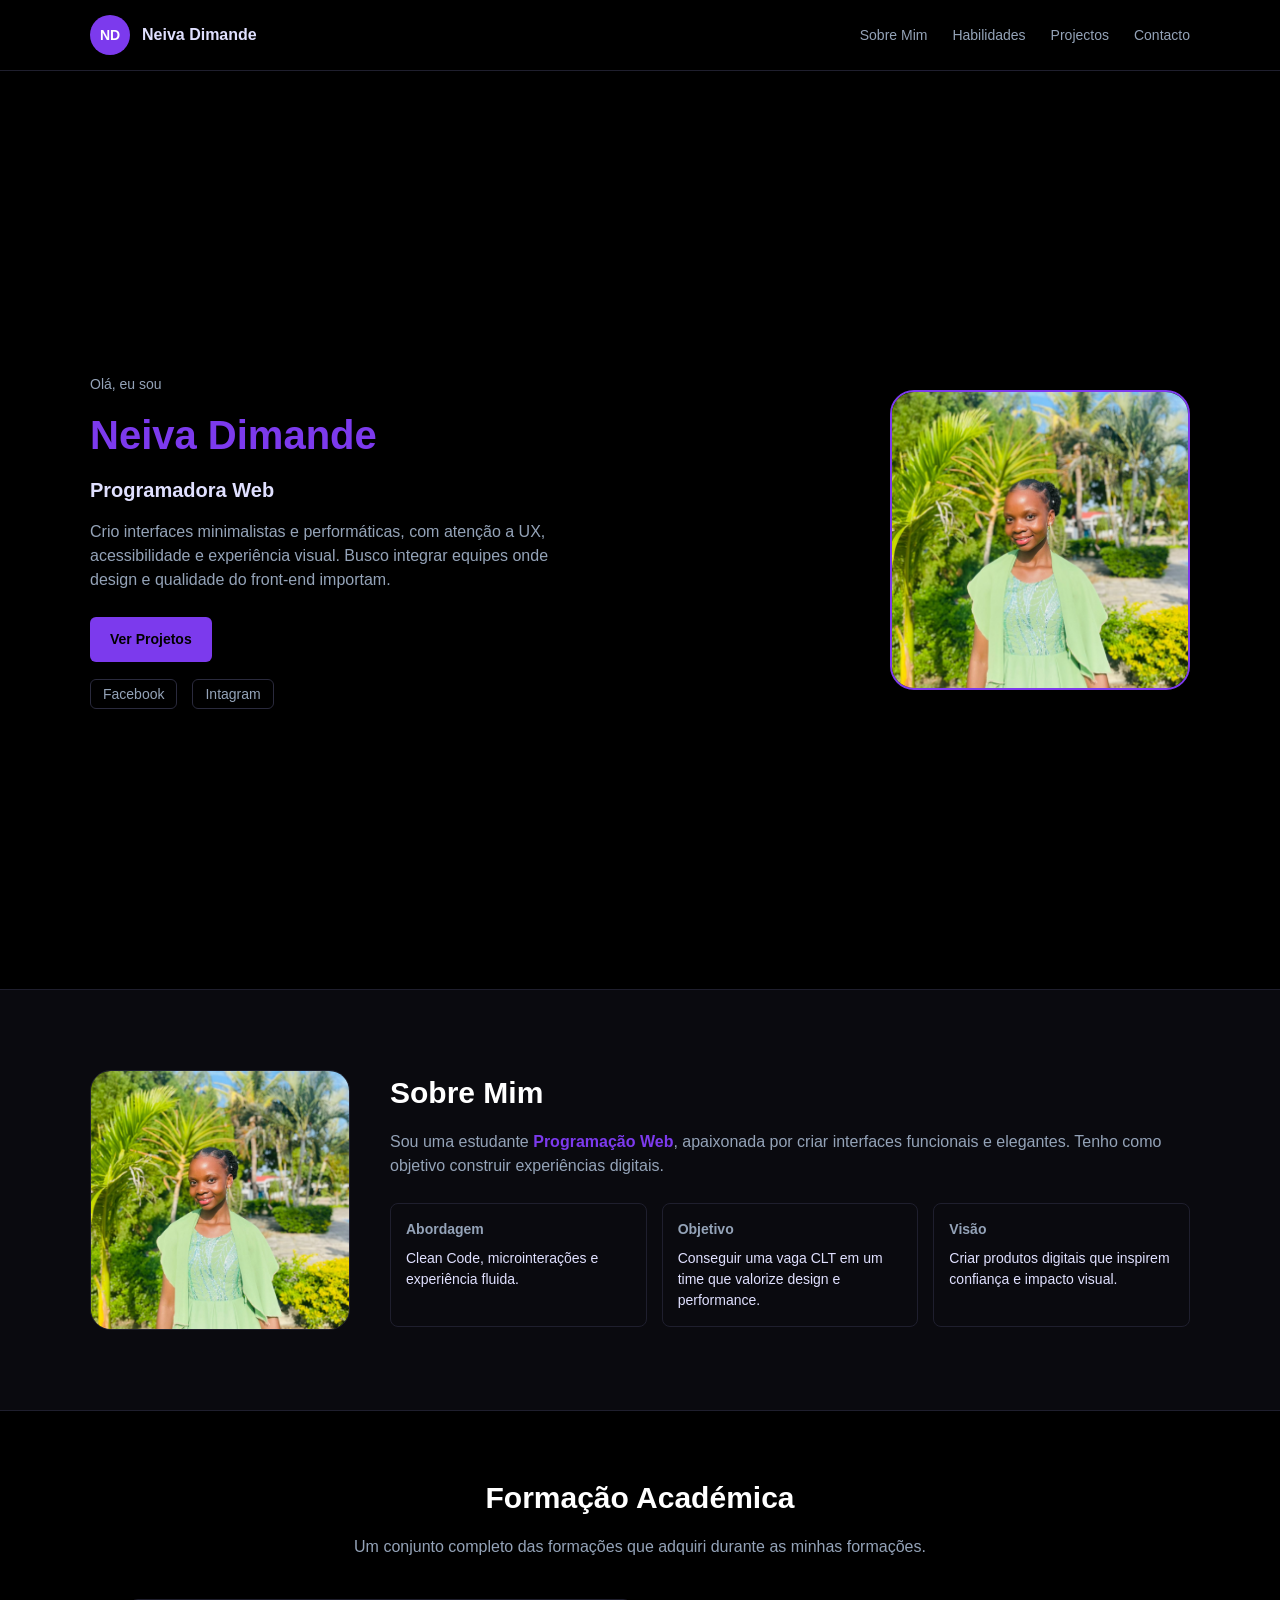
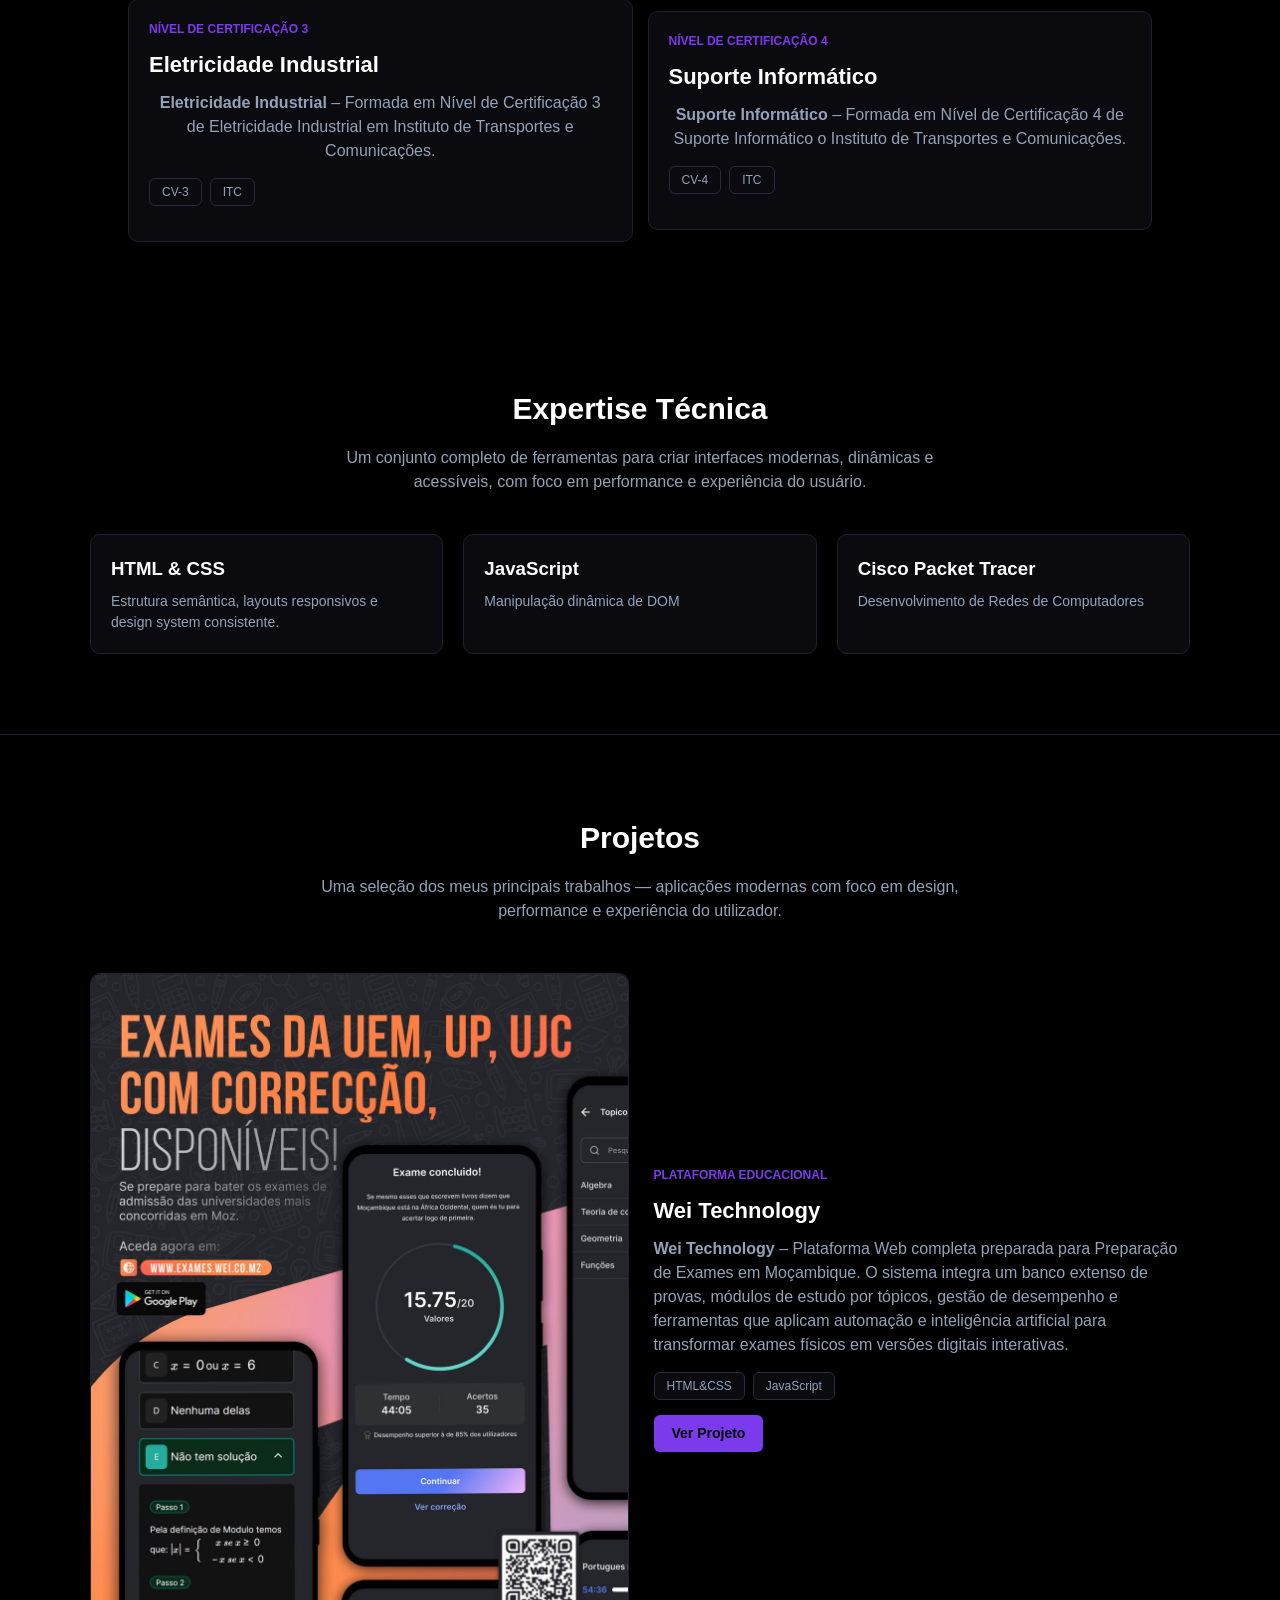
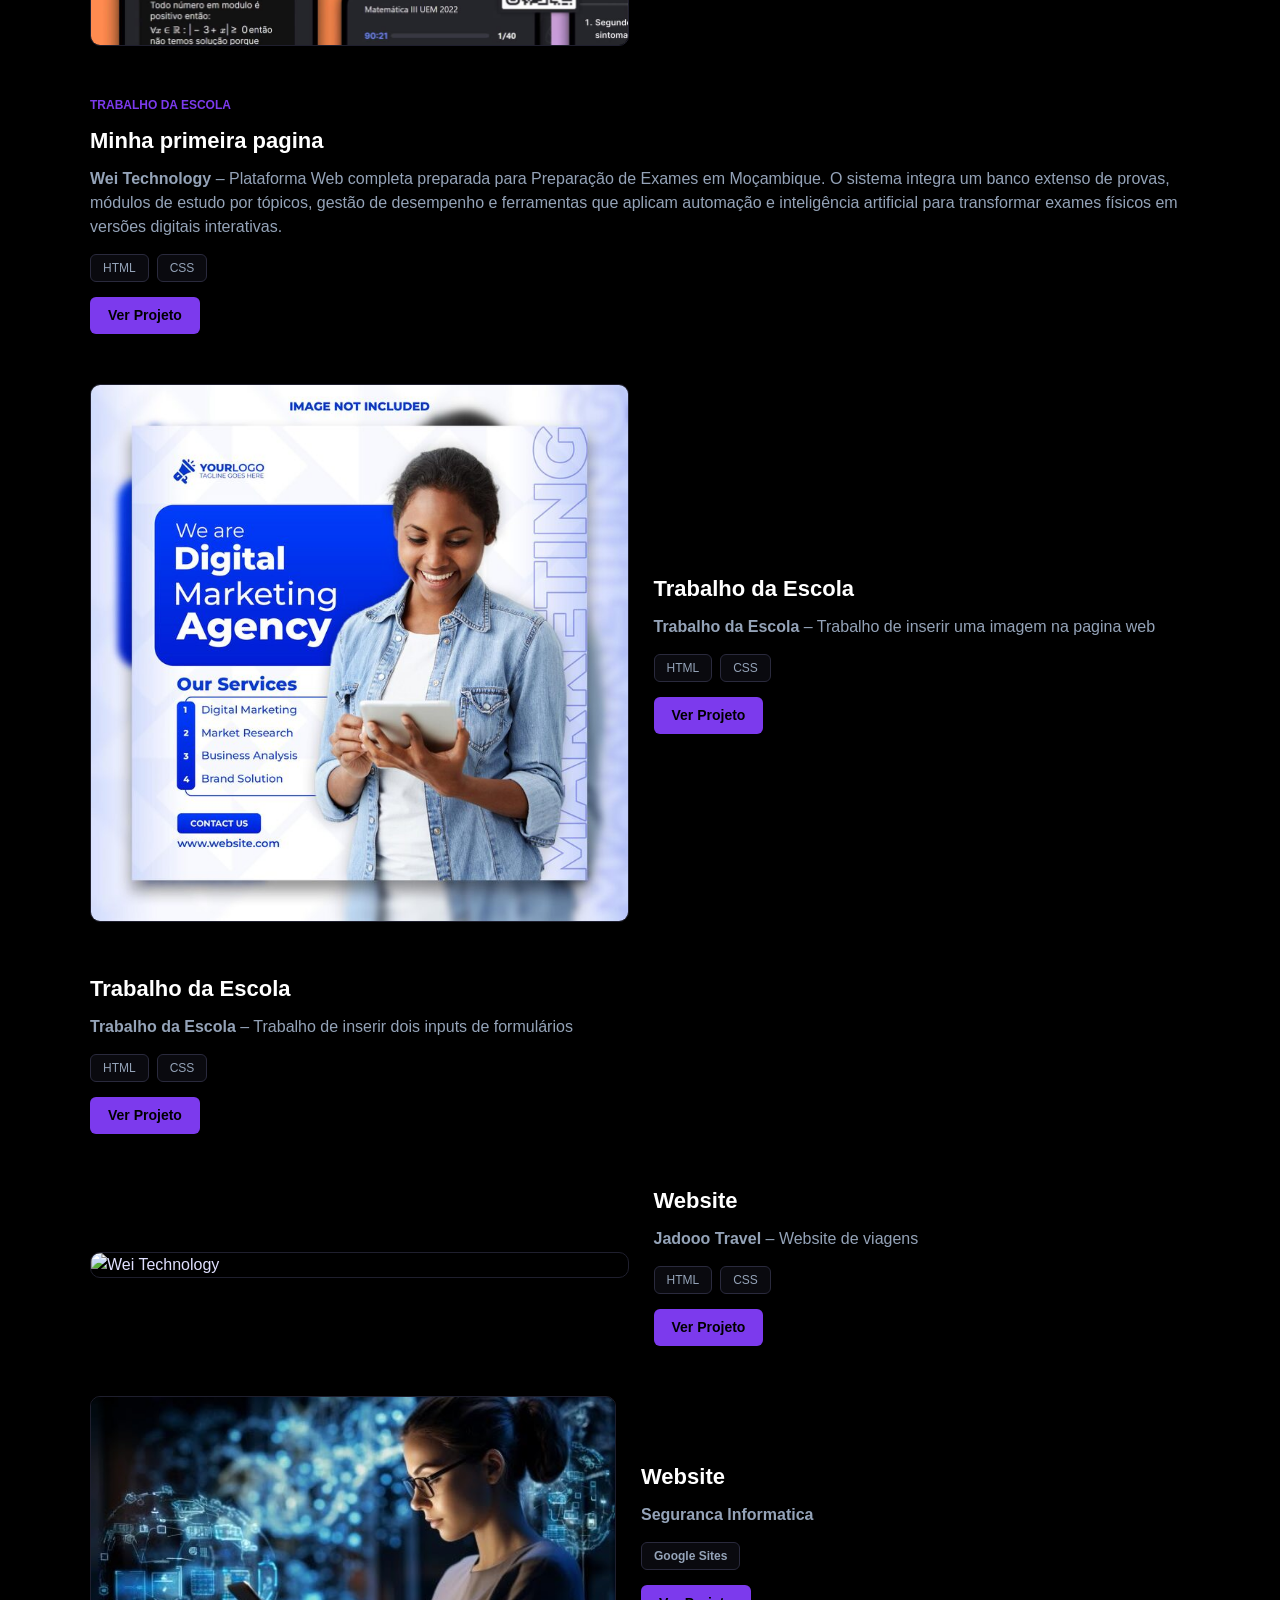
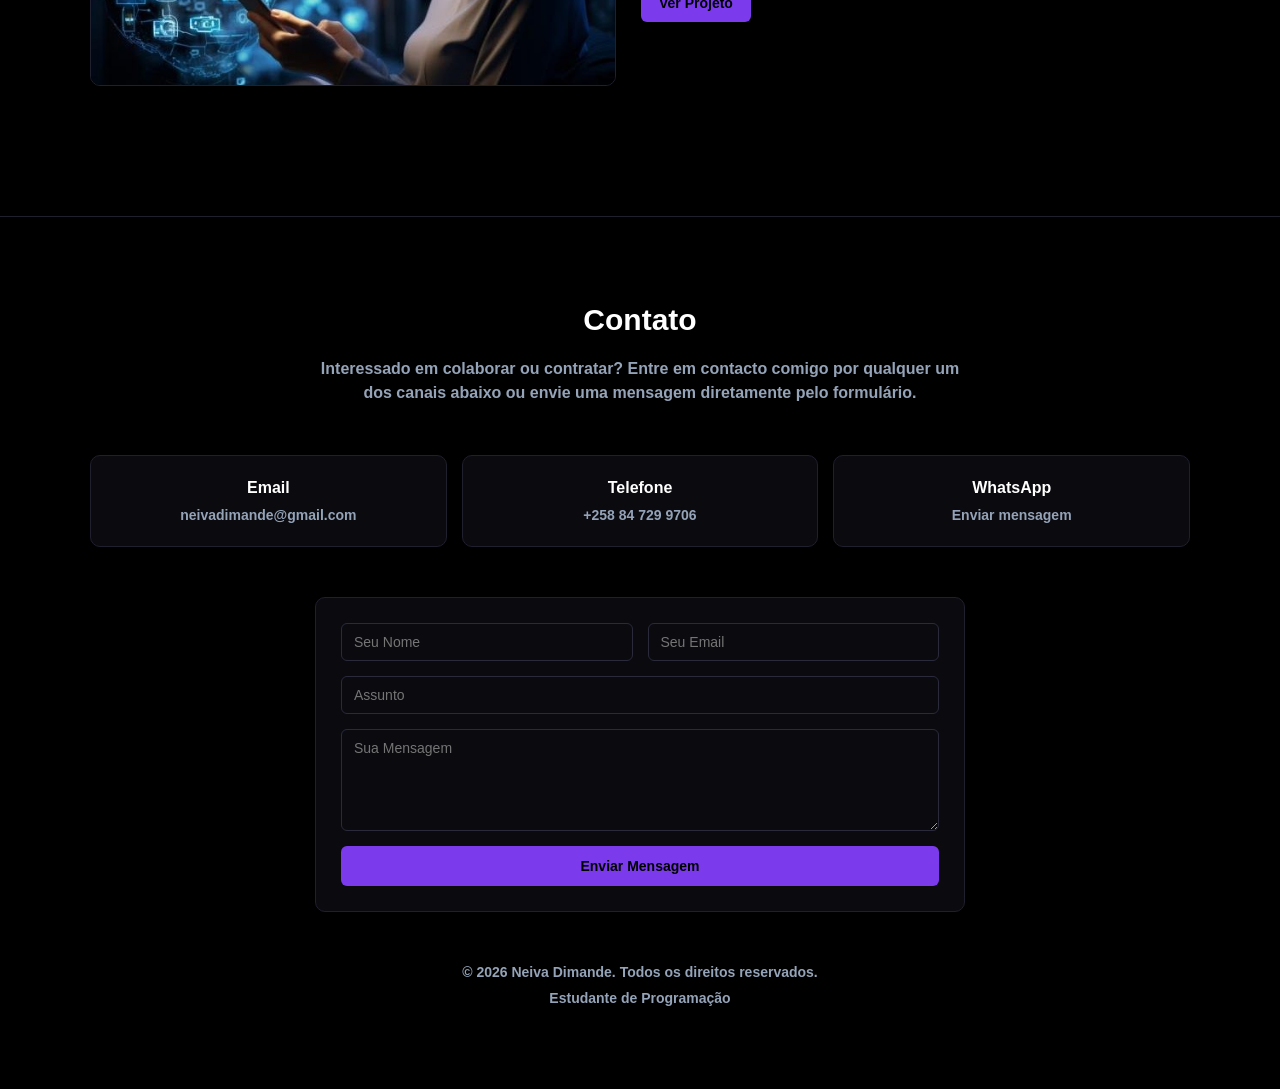
==== index.html @ 561e677e "First Commit" ====
<!doctype html>
<html lang="pt">

<head>
    <meta charset="UTF-8" />
    <meta name="viewport" content="width=device-width, initial-scale=1.0" />
    <meta name="description" content="Portfólio de Allan Filimão Zita — Front-End Developer (UI)." />
    <title>Neiva Dimande</title>

    <link rel="shortcut icon" href="/assets/" type="image/x-icon">
    <link rel="stylesheet" href="style.css">
</head>

<body>

    <a href="#main" class="skip-link">Ir para o conteúdo</a>

    <header class="site-header">
        <nav id="site-nav" class="site-nav">
            <div class="nav-container">
                <div class="nav-brand">
                    <a href="#hero" class="brand-link" aria-label="Neiva Dimande">
                        <div class="brand-logo">
                            <span class="brand-initials">ND</span>
                        </div>
                        <span class="brand-name">Neiva Dimande</span>
                    </a>
                </div>

                <ul class="nav-links" role="menubar">
                    <li><a class="nav-link" href="#sobre-mim">Sobre Mim</a></li>
                    <li><a class="nav-link" href="#habilidades">Habilidades</a></li>
                    <li><a class="nav-link" href="#projectos">Projectos</a></li>
                    <li><a class="nav-link" href="#contacto">Contacto</a></li>
                </ul>

                <div class="nav-mobile-trigger">
                    <button id="mobile-toggle" aria-label="Abrir menu" class="mobile-toggle-btn">
                        <span class="menu-bar"></span>
                        <span class="menu-bar"></span>
                        <span class="menu-bar"></span>
                    </button>
                </div>
            </div>
        </nav>
    </header>

    <main id="main" class="main-content">

        <section id="hero" class="hero-section">
            <div class="hero-container">
                <div class="hero-layout">
                    <div class="hero-content">
                        <p class="hero-greeting">Olá, eu sou</p>
                        <h1 class="hero-title">Neiva Dimande</h1>
                        <p class="hero-role">Programadora Web</p>

                        <p class="hero-description">
                            Crio interfaces minimalistas e performáticas, com atenção a UX,
                            acessibilidade e experiência visual. Busco integrar equipes onde
                            design e qualidade do front-end importam.
                        </p>

                        <div class="hero-actions">
                            <div class="hero-buttons">
                                <a class="btn btn-primary" href="#projectos">Ver Projetos</a>
                            </div>

                            <ul class="social-list">
                                <li><a href="https://www.facebook.com/profile.php?id=100079036724283" target="_blank"
                                        class="social-link">Facebook</a></li>
                                <li><a href="https://www.instagram.com/neivadimande/" target="_blank"
                                        class="social-link">Intagram</a></li>
                            </ul>
                        </div>
                    </div>

                    <div class="hero-image-wrap">
                        <div class="profile-card">
                            <img src="./WhatsApp Image 2026-09-12 at 2.57.10 PM.jpeg" alt="Neiva Dimande" class="profile-img" />
                        </div>
                    </div>
                </div>
            </div>
        </section>

        <section id="sobre-mim" class="about-section">
            <div class="section-container">
                <div class="about-layout">
                    <div class="about-image-wrap">
                        <div class="about-image-circle">
                            <img src="./WhatsApp Image 2026-09-12 at 2.57.10 PM.jpeg" alt="Neiva Dimande - Perfil" class="profile-img" />
                        </div>
                    </div>

                    <div class="about-content">
                        <h2 class="section-title">Sobre Mim</h2>

                        <p class="about-text">
                            Sou uma estudante <span class="text-accent">Programação Web</span>, apaixonada
                            por criar interfaces funcionais e elegantes. Tenho como objetivo construir experiências
                            digitais.
                        </p>

                        <div class="about-grid">
                            <div class="about-card">
                                <h3 class="about-card-title">Abordagem</h3>
                                <p class="about-card-text">Clean Code, microinterações e experiência fluida.</p>
                            </div>
                            <div class="about-card">
                                <h3 class="about-card-title">Objetivo</h3>
                                <p class="about-card-text">Conseguir uma vaga CLT em um time que valorize design e
                                    performance.</p>
                            </div>
                            <div class="about-card">
                                <h3 class="about-card-title">Visão</h3>
                                <p class="about-card-text">Criar produtos digitais que inspirem confiança e impacto
                                    visual.</p>
                            </div>
                        </div>
                    </div>
                </div>
            </div>
        </section>

        <section id="formation-section" class="formation-section">
            <h2 class="section-title">Formação Académica</h2>
            <p class="section-subtitle">
                Um conjunto completo das formações que adquiri durante as minhas formações.
            </p>
            <div id="certificacoes">
                <div class="certificado">
                    <div>
                        <span class="project-tagline">Nível de Certificação 3</span>
                        <h3 class="project-title">Eletricidade Industrial</h3>
                        <p class="project-desc">
                            <strong>Eletricidade Industrial</strong> – Formada em Nível de Certificação 3 de
                            Eletricidade Industrial em Instituto de Transportes e Comunicações.
                        </p>
                        <div class="project-tags">
                            <span class="tag">CV-3</span>
                            <span class="tag">ITC</span>
                        </div>
                    </div>
                </div>
                <div class="certificado">
                    <div>
                        <span class="project-tagline">Nível de Certificação 4</span>
                        <h3 class="project-title">Suporte Informático</h3>
                        <p class="project-desc">
                            <strong>Suporte Informático</strong> – Formada em Nível de Certificação 4 de Suporte
                            Informático
                            o Instituto de Transportes e Comunicações.
                        </p>
                        <div class="project-tags">
                            <span class="tag">CV-4</span>
                            <span class="tag">ITC</span>
                        </div>
                    </div>
                </div>
            </div>
        </section>

        <section id="habilidades" class="skills-section">
            <div class="section-container text-center">
                <h2 class="section-title">Expertise Técnica</h2>
                <p class="section-subtitle">
                    Um conjunto completo de ferramentas para criar interfaces modernas,
                    dinâmicas e acessíveis, com foco em performance e experiência do usuário.
                </p>

                <div class="skills-grid">
                    <div class="skill-card">
                        <h3 class="skill-title">HTML & CSS</h3>
                        <p class="skill-text">Estrutura semântica, layouts responsivos e design system consistente.</p>
                    </div>
                    <div class="skill-card">
                        <h3 class="skill-title">JavaScript</h3>
                        <p class="skill-text">Manipulação dinâmica de DOM</p>
                    </div>
                    <div class="skill-card">
                        <h3 class="skill-title">Cisco Packet Tracer</h3>
                        <p class="skill-text">Desenvolvimento de Redes de Computadores</p>
                    </div>
                </div>
            </div>
        </section>

        <section id="projectos" class="projects-section">
            <div class="section-container">
                <div class="section-header text-center">
                    <h2 class="section-title">Projetos</h2>
                    <p class="section-subtitle">
                        Uma seleção dos meus principais trabalhos — aplicações modernas com foco em design,
                        performance e experiência do utilizador.
                    </p>
                </div>

                <div class="project-list">
                    <div class="project-card">
                        <div class="project-image">
                            <a href="https://exames.wei.co.mz" target="_blank">
                                <img src="./Wei Tecnology 3.jpg" alt="Wei Technology" class="project-img" />
                            </a>
                        </div>
                        <div class="project-info">
                            <span class="project-tagline">Plataforma Educacional</span>
                            <h3 class="project-title">Wei Technology</h3>
                            <p class="project-desc">
                                <strong>Wei Technology</strong> – Plataforma Web completa preparada para
                                Preparação de Exames em Moçambique. O sistema integra um banco extenso de
                                provas, módulos de estudo por tópicos, gestão de desempenho e ferramentas que
                                aplicam automação e inteligência artificial para transformar exames físicos em
                                versões digitais interativas.
                            </p>
                            <div class="project-tags">
                                <span class="tag">HTML&CSS</span>
                                <span class="tag">JavaScript</span>
                            </div>
                            <div class="project-buttons">
                                <a href="https://exames.wei.co.mz" target="_blank" class="btn btn-project-primary">Ver
                                    Projeto</a>
                            </div>
                        </div>
                    </div>
                    <div class="project-card">
                        <div class="project-info">
                            <span class="project-tagline">Trabalho da Escola</span>
                            <h3 class="project-title">Minha primeira pagina</h3>
                            <p class="project-desc">
                                <strong>Wei Technology</strong> – Plataforma Web completa preparada para
                                Preparação de Exames em Moçambique. O sistema integra um banco extenso de
                                provas, módulos de estudo por tópicos, gestão de desempenho e ferramentas que
                                aplicam automação e inteligência artificial para transformar exames físicos em
                                versões digitais interativas.
                            </p>
                            <div class="project-tags">
                                <span class="tag">HTML</span>
                                <span class="tag">CSS</span>
                            </div>
                            <div class="project-buttons">
                                <a href="exercicio1/Exercicio1.html" target="_blank" class="btn btn-project-primary">Ver
                                    Projeto</a>
                            </div>
                        </div>
                    </div>
                    <div class="project-card">
                        <div class="project-image">
                            <a href="https://exames.wei.co.mz" target="_blank">
                                <img src="exercicio6/image1.png" alt="Wei Technology" class="project-img" />
                            </a>
                        </div>
                        <div class="project-info">
                            <h3 class="project-title">Trabalho da Escola</h3>
                            <p class="project-desc">
                                <strong>Trabalho da Escola</strong> – Trabalho de inserir uma imagem na pagina web
                            </p>
                            <div class="project-tags">
                                <span class="tag">HTML</span>
                                <span class="tag">CSS</span>
                            </div>
                            <div class="project-buttons">
                                <a href="exercicio6/Exercicio1.html" target="_blank" class="btn btn-project-primary">Ver
                                    Projeto</a>
                            </div>
                        </div>
                    </div>
                    <div class="project-card">
                        <div class="project-info">
                            <h3 class="project-title">Trabalho da Escola</h3>
                            <p class="project-desc">
                                <strong>Trabalho da Escola</strong> – Trabalho de inserir dois inputs de formulários
                            </p>
                            <div class="project-tags">
                                <span class="tag">HTML</span>
                                <span class="tag">CSS</span>
                            </div>
                            <div class="project-buttons">
                                <a href="exercicio7/Exercicio1.html" target="_blank" class="btn btn-project-primary">Ver
                                    Projeto</a>
                            </div>
                        </div>
                    </div>
                    <div class="project-card">
                        <div class="project-image">
                            <a href="https://exames.wei.co.mz" target="_blank">
                                <img src="Jadoo-Travel-Website/Screen Shot 2026-09-12 at 16.42.45.png"
                                    alt="Wei Technology" class="project-img" />
                            </a>
                        </div>
                        <div class="project-info">
                            <h3 class="project-title">Website</h3>
                            <p class="project-desc">
                                <strong>Jadooo Travel</strong> – Website de viagens
                            </p>
                            <div class="project-tags">
                                <span class="tag">HTML</span>
                                <span class="tag">CSS</span>
                            </div>
                            <div class="project-buttons">
                                <a href="Jadoo-Travel-Website/index.html" target="_blank"
                                    class="btn btn-project-primary">Ver Projeto</a>
                            </div>
                        </div>
                    </div>
                    <div class="project-card">
                        <div class="project-image">
                            <a href="https://exames.wei.co.mz" target="_blank">
                                <img src="./unnamed.jpg"
                                    alt="Wei Technology" class="project-img" />
                            </a>
                        </div>
                        <div class="project-info">
                            <h3 class="project-title">Website</h3>
                            <p class="project-desc">
                                <strong>Seguranca Informatica
                            </p>
                            <div class="project-tags">
                                <span class="tag">Google Sites</span>
                            </div>
                            <div class="project-buttons">
                                <a href=https://sites.google.com/view/neivadimande/seguranca-informatica" target="_blank"
                                    class="btn btn-project-primary">Ver Projeto</a>
                            </div>
                        </div>
                    </div>
        </section>

        <section id="contacto" class="contact-section">
            <div class="section-container">
                <div class="section-header text-center">
                    <h2 class="section-title">Contato</h2>
                    <p class="section-subtitle">
                        Interessado em colaborar ou contratar? Entre em contacto comigo por qualquer um dos
                        canais abaixo ou envie uma mensagem diretamente pelo formulário.
                    </p>
                </div>

                <div class="contact-cards-grid">
                    <a href="mailto:allanfilimaozita@gmail.com" target="_blank" rel="noopener noreferrer"
                        class="contact-card-link">
                        <div class="contact-card">
                            <h4 class="contact-title">Email</h4>
                            <p class="contact-text">neivadimande@gmail.com</p>
                        </div>
                    </a>
                    <a href="tel:+258833892851" target="_blank" rel="noopener noreferrer" class="contact-card-link">
                        <div class="contact-card">
                            <h4 class="contact-title">Telefone</h4>
                            <p class="contact-text">+258 84 729 9706</p>
                        </div>
                    </a>
                    <a href="https://wa.me/258847299706" target="_blank" rel="noopener noreferrer"
                        class="contact-card-link">
                        <div class="contact-card">
                            <h4 class="contact-title">WhatsApp</h4>
                            <p class="contact-text">Enviar mensagem</p>
                        </div>
                    </a>
                </div>

                <div class="contact-form-wrap">
                    <form action="#" method="POST" class="contact-form">
                        <div class="form-row">
                            <input type="text" name="name" placeholder="Seu Nome" class="form-input" required>
                            <input type="email" name="email" placeholder="Seu Email" class="form-input" required>
                        </div>
                        <input type="text" name="subject" placeholder="Assunto" class="form-input form-input-full"
                            required>
                        <textarea name="message" rows="5" placeholder="Sua Mensagem" class="form-input form-input-full"
                            required></textarea>
                        <button type="submit" class="btn btn-submit">Enviar Mensagem</button>
                    </form>
                </div>

                <div class="site-footer">
                    <p>&copy; 2026 Neiva Dimande. Todos os direitos reservados.</p>
                    <p class="site-footer-sub">Estudante de Programação</p>
                </div>
            </div>
        </section>
    </main>

</body>

</html>
---- style.css ----
* {
    margin: 0;
    padding: 0;
    box-sizing: border-box;
}

body {
    background-color: #000000;
    color: #e0e0ff;
    font-family: Arial, Helvetica, sans-serif;
    line-height: 1.5;
}

a {
    color: inherit;
    text-decoration: none;
}

img {
    max-width: 100%;
    display: block;
}

ul {
    list-style: none;
}

.skip-link {
    position: absolute;
    left: -9999px;
    top: 0;
    background-color: #7c3aed;
    color: #ffffff;
    padding: 10px 15px;
    border-radius: 4px;
    z-index: 999;
}

.skip-link:focus {
    left: 15px;
    top: 15px;
}

.site-header {
    position: fixed;
    width: 100%;
    top: 0;
    z-index: 40;
}

.site-nav {
    background-color: #000000;
    border-bottom: 1px solid #1f1f2e;
}

.nav-container {
    max-width: 1150px;
    margin: 0 auto;
    padding: 15px 25px;
    display: flex;
    align-items: center;
    justify-content: space-between;
}

.nav-brand,
.brand-link {
    display: flex;
    align-items: center;
    gap: 12px;
}

.brand-logo {
    width: 40px;
    height: 40px;
    border-radius: 50%;
    background-color: #7c3aed;
    display: flex;
    align-items: center;
    justify-content: center;
}

.brand-initials {
    font-weight: 600;
    font-size: 14px;
    color: #ffffff;
}

.brand-name {
    display: none;
    font-weight: 600;
    color: #e0e0ff;
}

.nav-links {
    display: none;
    gap: 25px;
    font-size: 14px;
}

.nav-link {
    color: #94a3b8;
}

.nav-link:hover {
    color: #7c3aed;
}

.nav-mobile-trigger {
    display: flex;
}

.mobile-toggle-btn {
    background: transparent;
    border: 1px solid #2a2a3d;
    border-radius: 6px;
    padding: 8px 10px;
    cursor: pointer;
}

.mobile-toggle-btn:hover {
    border-color: #00d4ff;
}

.menu-bar {
    display: block;
    width: 20px;
    height: 2px;
    background-color: #94a3b8;
    margin: 4px 0;
}

.mobile-menu {
    border-top: 1px solid #1f1f2e;
    background-color: #0a0a0f;
}

.mobile-menu.hidden {
    display: none;
}

.mobile-menu-inner {
    padding: 15px 25px;
}

.mobile-nav-link {
    display: block;
    padding: 8px 0;
}

@media (min-width: 768px) {
    .brand-name {
        display: inline-block;
    }

    .nav-links {
        display: flex;
        align-items: center;
    }

    .nav-mobile-trigger {
        display: none;
    }

    .mobile-menu {
        display: none;
    }
}

.main-content {
    padding-top: 90px;
}

.section-container {
    max-width: 1150px;
    margin: 0 auto;
    padding: 0 25px;
}

.section-container-md {
    max-width: 950px;
    margin: 0 auto;
    padding: 0 25px;
}

.section-title {
    font-size: 30px;
    font-weight: 600;
    color: #ffffff;
    margin-bottom: 15px;
}

.section-subtitle {
    color: #94a3b8;
    max-width: 650px;
    margin: 0 auto 40px;
}

.section-header {
    margin-bottom: 50px;
}

.text-center {
    text-align: center;
}

.text-accent {
    color: #7c3aed;
    font-weight: 600;
}

.text-strong {
    color: #ffffff;
    font-weight: 600;
}

.profile-img {
    object-fit: cover;
    width: 100%;
    height: 100%;
}

.btn {
    display: inline-block;
    text-align: center;
    padding: 12px 20px;
    border-radius: 6px;
    font-size: 14px;
    cursor: pointer;
}

.hero-section {
    min-height: 100vh;
    display: flex;
    align-items: center;
    background-color: #000000;
    border-bottom: 1px solid #1f1f2e;
}

.hero-container {
    max-width: 1150px;
    margin: 0 auto;
    padding: 60px 25px;
    width: 100%;
}

.hero-layout {
    display: flex;
    flex-direction: column;
    gap: 40px;
    align-items: center;
}

.hero-greeting {
    font-size: 14px;
    color: #94a3b8;
    margin-bottom: 10px;
}

.hero-title {
    font-size: 40px;
    color: #7c3aed;
    margin-bottom: 10px;
}

.hero-role {
    font-size: 20px;
    font-weight: 600;
    margin-bottom: 15px;
}

.hero-description {
    color: #94a3b8;
    max-width: 500px;
    margin-bottom: 25px;
}

.hero-actions {
    display: flex;
    flex-direction: column;
    gap: 20px;
}

.hero-buttons {
    display: flex;
    flex-wrap: wrap;
    gap: 12px;
}

.btn-primary {
    background-color: #7c3aed;
    color: #000000;
    font-weight: 600;
}

.btn-outline {
    border: 2px solid #2a2a3d;
    color: #e0e0ff;
}

.social-list {
    display: flex;
    gap: 15px;
}

.social-link {
    color: #94a3b8;
    font-size: 14px;
    border: 1px solid #2a2a3d;
    padding: 6px 12px;
    border-radius: 6px;
}

.social-link:hover {
    color: #7c3aed;
    border-color: #7c3aed;
}

.profile-card {
    width: 220px;
    height: 220px;
    border-radius: 8%;
    overflow: hidden;
    border: 2px solid #7c3aed;
    margin: 0 auto;
}

@media (min-width: 768px) {
    .hero-layout {
        flex-direction: row;
        justify-content: space-between;
    }

    .hero-content {
        max-width: 60%;
    }

    .profile-card {
        width: 300px;
        height: 300px;
    }
}

.about-section {
    padding: 80px 0;
    border-bottom: 1px solid #1f1f2e;
    background-color: #0a0a0f;
}

.about-layout {
    display: flex;
    flex-direction: column;
    gap: 40px;
    align-items: center;
}

.about-image-circle {
    width: 260px;
    height: 260px;
    border-radius: 8%;
    overflow: hidden;
    border: 1px solid #1f1f2e;
}

.about-text {
    color: #94a3b8;
    margin-bottom: 20px;
}

.about-grid {
    display: flex;
    flex-wrap: wrap;
    gap: 15px;
    margin-top: 25px;
}

.about-card {
    flex: 1 1 220px;
    padding: 15px;
    border: 1px solid #1f1f2e;
    border-radius: 8px;
    transition: 0.3s;
}

.about-card:hover {
    border-color: #7c3aed;
    transform: translateY(-20px);
}

.about-card-title {
    font-size: 14px;
    color: #94a3b8;
    margin-bottom: 8px;
}

.about-card-text {
    color: #e0e0ff;
    font-size: 14px;
}

@media (min-width: 768px) {
    .about-layout {
        flex-direction: row;
        align-items: flex-start;
    }

    .about-image-wrap {
        flex: 0 0 260px;
    }

    .about-content {
        flex: 1;
    }
}

#formation-section {
    display: flex;
    flex-direction: column;
    align-items: center;
    justify-content: center;
    padding: 5% 10%;

}

#formation-section p {
    text-align: center;
}

#certificacoes {

    display: flex;
    align-items: center;
    justify-content: center;
    gap: 15px;

}

.certificado {
    flex: 1 1 250px;
    padding: 20px;
    border-radius: 10px;
    border: 1px solid #1f1f2e;
    background-color: #0a0a0f;
    text-align: left;
    transition: 0.4s;

}

.skills-section {
    padding: 80px 0;
    border-bottom: 1px solid #1f1f2e;
    background-color: #000000;
}

.skills-grid {
    display: flex;
    flex-wrap: wrap;
    gap: 20px;
}

.skill-card {
    flex: 1 1 250px;
    padding: 20px;
    border-radius: 10px;
    border: 1px solid #1f1f2e;
    background-color: #0a0a0f;
    text-align: left;
    transition: 0.4s;
}

.skill-card:hover {
    border-color: #7c3aed;
}

.skill-card:active {
    transform: translateY(-20px);
}

.skill-title {
    color: #ffffff;
    font-weight: 600;
    margin-bottom: 8px;
}

.skill-text {
    color: #94a3b8;
    font-size: 14px;
}

.experience-section {
    padding: 80px 0;
    border-bottom: 1px solid #1f1f2e;
    background-color: #000000;
}

.timeline {
    display: flex;
    flex-direction: column;
    gap: 30px;
}

.timeline-item {
    padding: 20px;
    border-left: 3px solid #00d4ff;
    background-color: #0a0a0f;
    border-radius: 6px;
}

.timeline-title {
    color: #ffffff;
    font-weight: 600;
    font-size: 18px;
    margin-bottom: 5px;
}

.timeline-company {
    color: #00d4ff;
    font-size: 14px;
    margin-bottom: 5px;
}

.timeline-date {
    color: #94a3b8;
    font-size: 14px;
    margin-bottom: 10px;
}

.timeline-desc {
    color: #94a3b8;
    font-size: 14px;
}

.projects-section {
    padding: 80px 0;
    border-bottom: 1px solid #1f1f2e;
    background-color: #000000;
}

.project-list {
    display: flex;
    flex-direction: column;
    gap: 50px;
}

.project-card {
    display: flex;
    flex-direction: column;
    gap: 25px;
}

.project-image {
    border-radius: 10px;
    overflow: hidden;
    border: 1px solid #1f1f2e;
}

.project-img {
    object-fit: cover;
    width: 100%;
    height: 100%;
}

.project-tagline {
    font-size: 12px;
    text-transform: uppercase;
    color: #7c3aed;
    font-weight: 600;
    display: block;
    margin-bottom: 10px;
}

.project-title {
    font-size: 22px;
    font-weight: 600;
    color: #ffffff;
    margin-bottom: 10px;
}

.project-desc {
    color: #94a3b8;
    margin-bottom: 15px;
}

.project-tags {
    display: flex;
    flex-wrap: wrap;
    gap: 8px;
    margin-bottom: 15px;
}

.tag {
    padding: 4px 12px;
    border-radius: 6px;
    background-color: #0a0a0f;
    font-size: 12px;
    color: #94a3b8;
    border: 1px solid #2a2a3d;
}

.project-buttons {
    display: flex;
    flex-wrap: wrap;
    gap: 10px;
}

.btn-project-primary {
    background-color: #7c3aed;
    color: #000000;
    font-weight: 600;
    padding: 8px 18px;
    border-radius: 6px;
    font-size: 14px;
}

.btn-project-outline {
    border: 1px solid #1f1f2e;
    color: #e0e0ff;
    padding: 8px 18px;
    border-radius: 6px;
    font-size: 14px;
}

.btn-project-outline:hover {
    border-color: #00d4ff;
    color: #00d4ff;
}

@media (min-width: 768px) {
    .project-card {
        flex-direction: row;
        align-items: center;
    }

    .project-image,
    .project-info {
        flex: 1;
    }
}

.contact-section {
    padding: 80px 0;
    background-color: #000000;
}

.contact-cards-grid {
    display: flex;
    flex-wrap: wrap;
    gap: 15px;
    margin-bottom: 50px;
}

.contact-cards-grid a {
    transition: 0.4s;
}

.contact-cards-grid a:active {
    transform: translateY(-20px);
}

.contact-card-link {
    flex: 1 1 180px;
}

.contact-card {
    background-color: #0a0a0f;
    border-radius: 10px;
    border: 1px solid #1f1f2e;
    padding: 20px;
    text-align: center;
}

.contact-card:hover {
    border-color: #7c3aed;
}

.contact-title {
    color: #ffffff;
    font-weight: 600;
    margin-bottom: 5px;
}

.contact-text {
    color: #94a3b8;
    font-size: 14px;
}

.contact-form-wrap {
    max-width: 650px;
    margin: 0 auto;
    background-color: #0a0a0f;
    border: 1px solid #1f1f2e;
    border-radius: 10px;
    padding: 25px;
}

.contact-form {
    display: flex;
    flex-direction: column;
    gap: 15px;
}

.form-row {
    display: flex;
    flex-direction: column;
    gap: 15px;
}

.form-input {
    background-color: transparent;
    border: 1px solid #2a2a3d;
    border-radius: 6px;
    padding: 10px 12px;
    font-size: 14px;
    color: #ffffff;
    font-family: inherit;
}

.form-input:focus {
    border-color: #7c3aed;
    outline: none;
}

.form-input-full {
    width: 100%;
}

.btn-submit {
    background-color: #7c3aed;
    color: #000000;
    font-weight: 600;
    padding: 12px 20px;
    border: none;
    border-radius: 6px;
    cursor: pointer;
    font-size: 14px;
}

.btn-submit:hover {
    background-color: #7c3aed;
}

@media (min-width: 768px) {
    .form-row {
        flex-direction: row;
    }

    .form-row .form-input {
        flex: 1;
    }
}

.site-footer {
    text-align: center;
    margin-top: 50px;
    color: #94a3b8;
    font-size: 14px;
}

.site-footer-sub {
    margin-top: 5px;
}
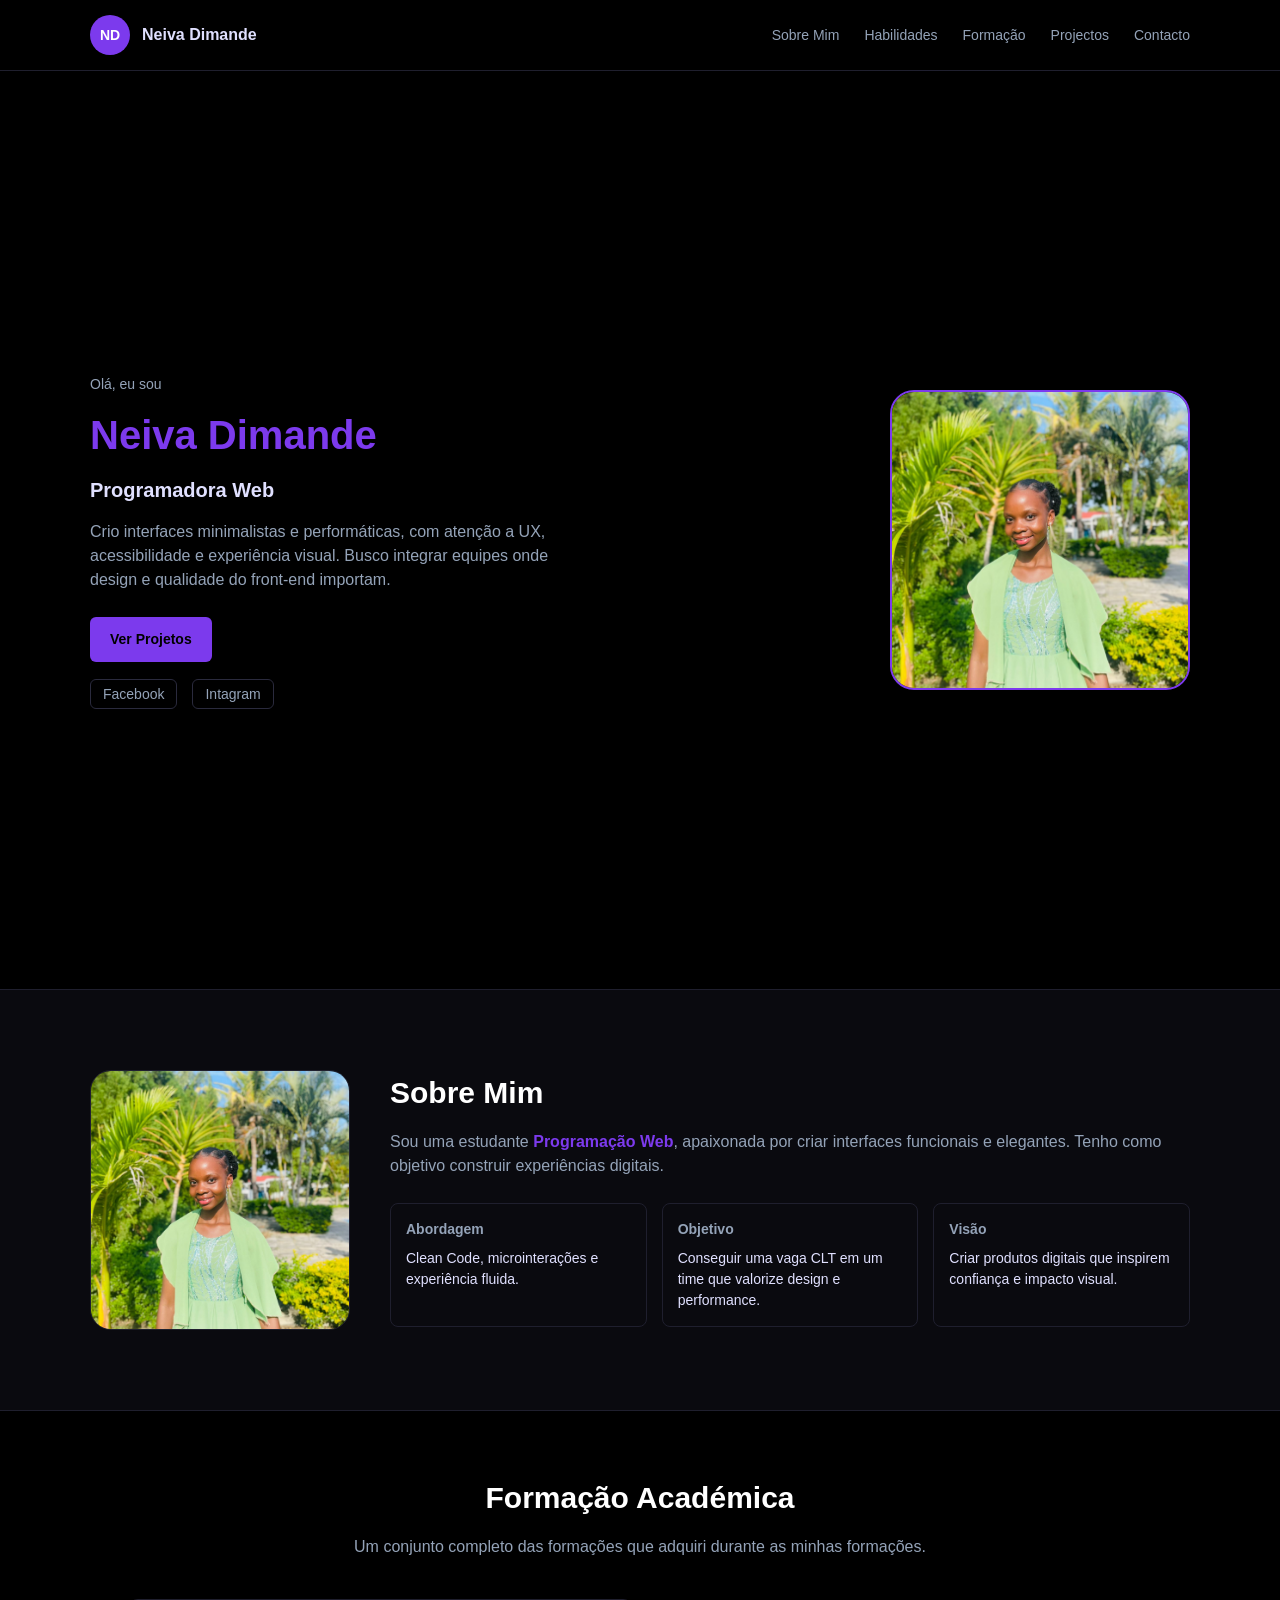
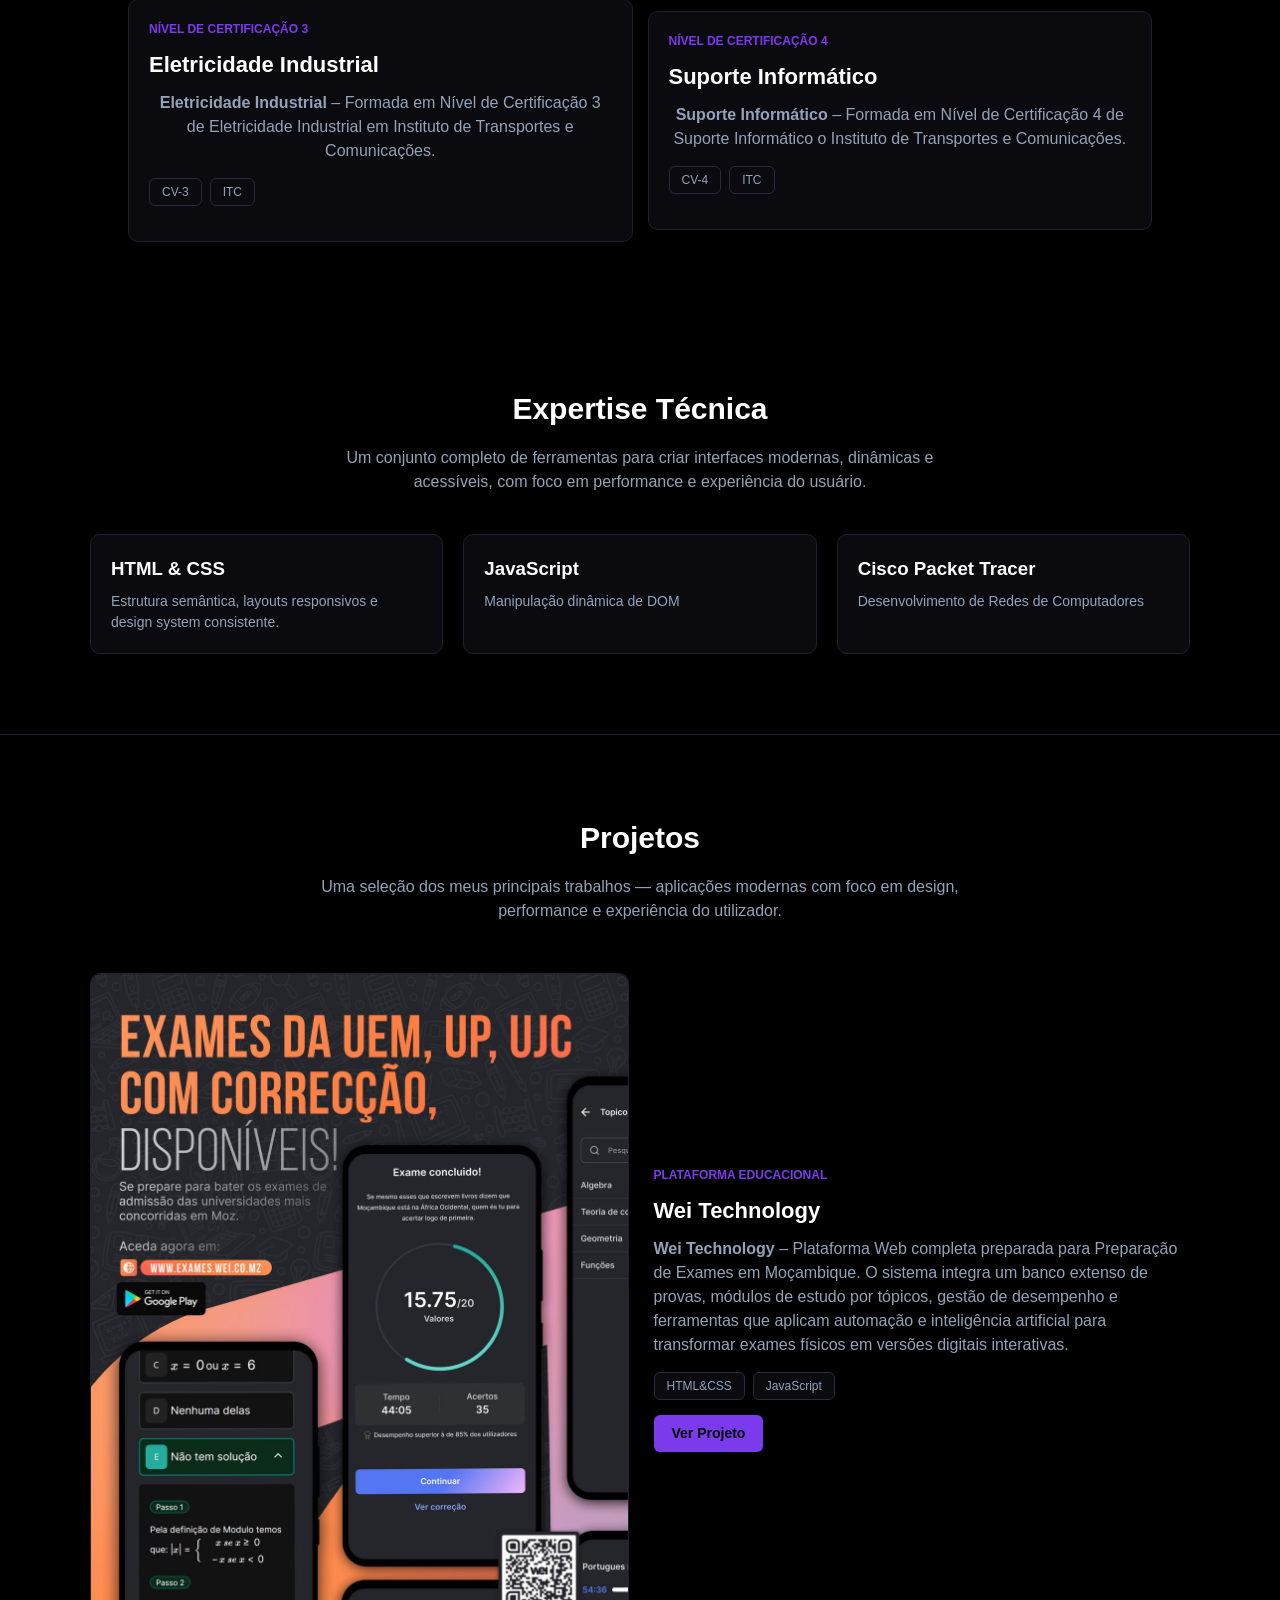
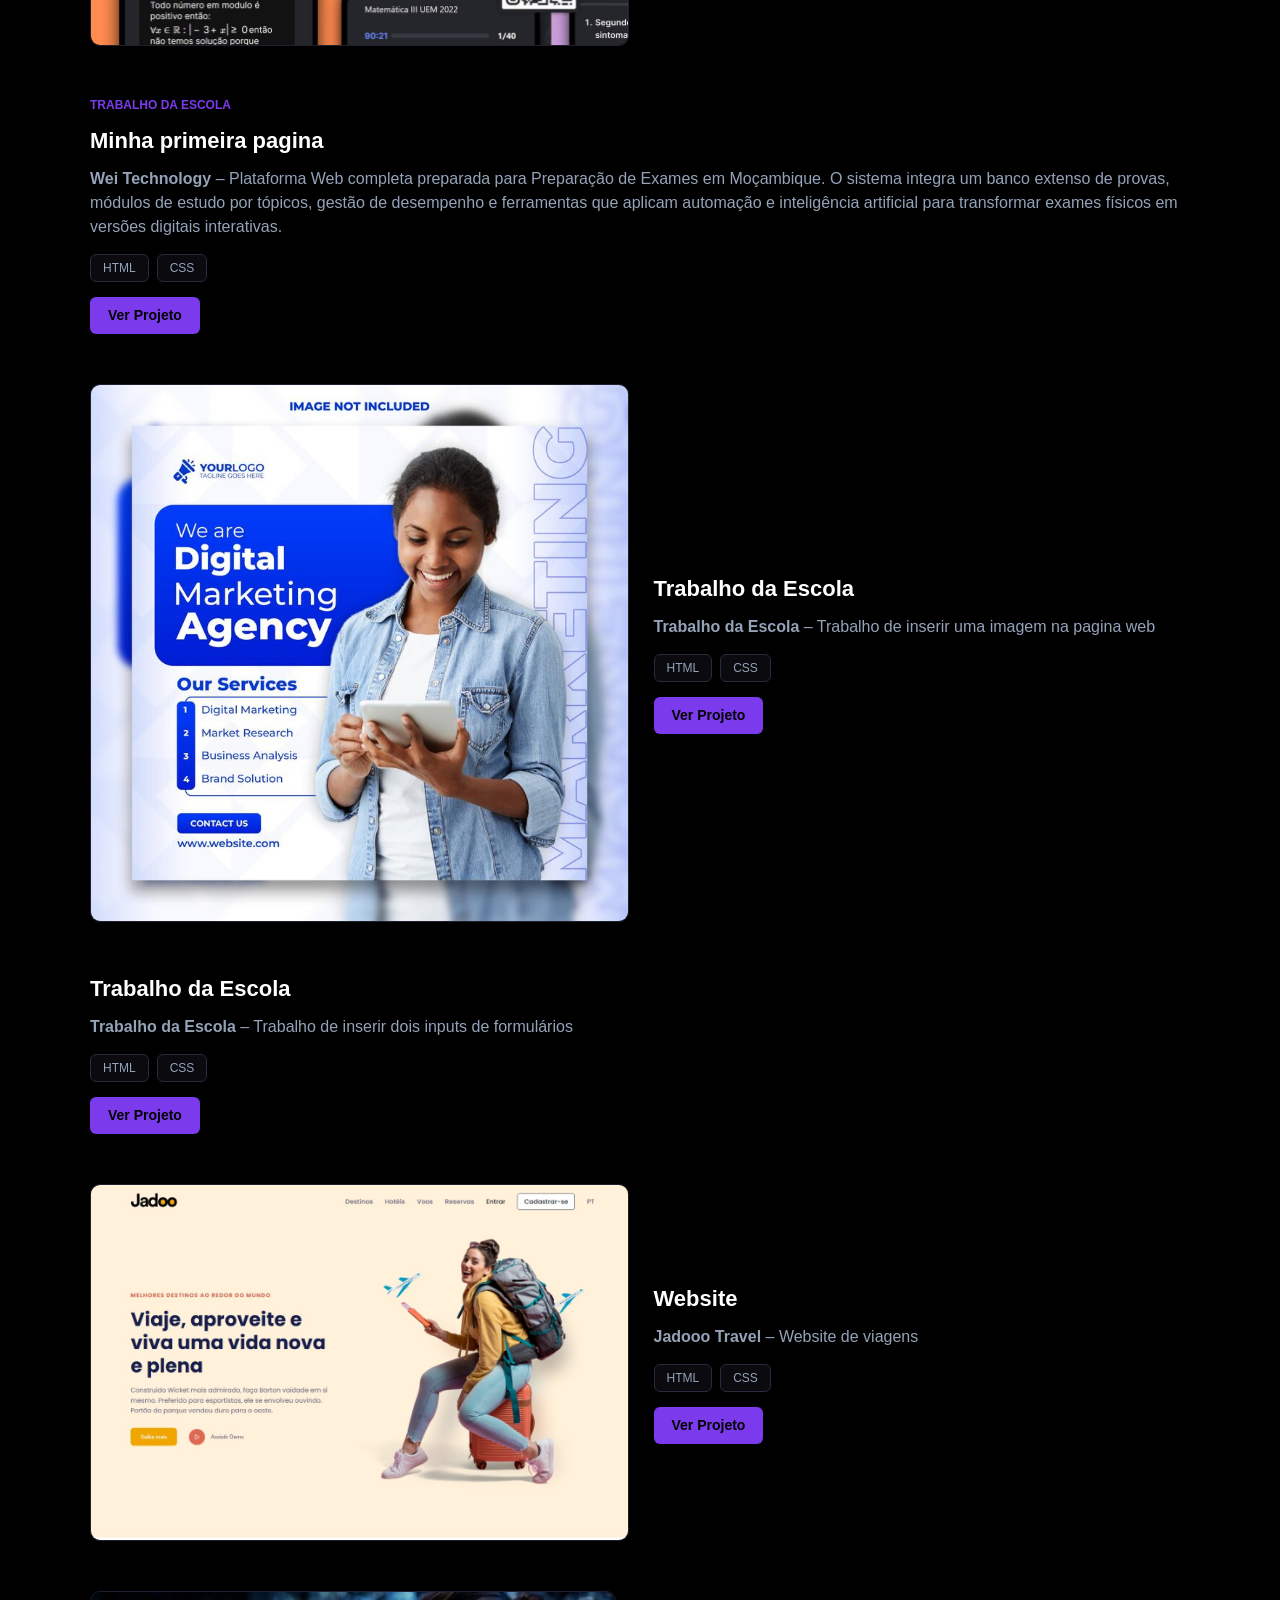
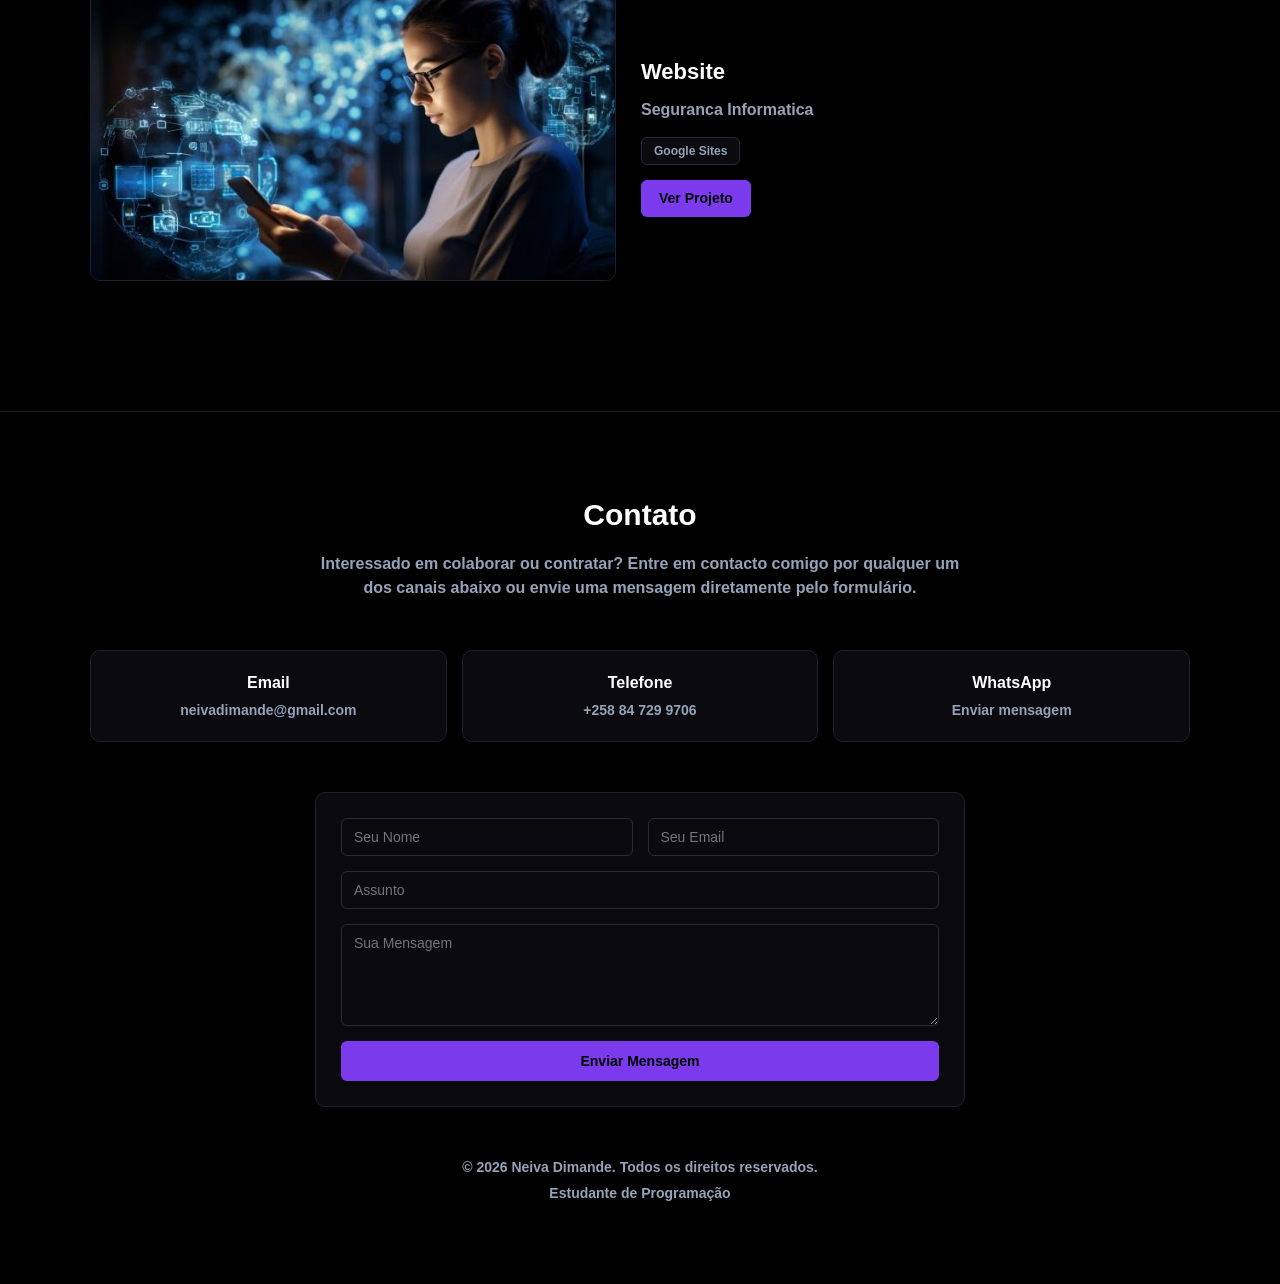
==== commit 859257fe: "feat: adding more things" ====
--- a/index.html
+++ b/index.html
@@ -30,6 +30,7 @@
                 <ul class="nav-links" role="menubar">
                     <li><a class="nav-link" href="#sobre-mim">Sobre Mim</a></li>
                     <li><a class="nav-link" href="#habilidades">Habilidades</a></li>
+                    <li><a class="nav-link" href="#formation-section">Formação</a></li>
                     <li><a class="nav-link" href="#projectos">Projectos</a></li>
                     <li><a class="nav-link" href="#contacto">Contacto</a></li>
                 </ul>
@@ -284,7 +285,7 @@
                     <div class="project-card">
                         <div class="project-image">
                             <a href="https://exames.wei.co.mz" target="_blank">
-                                <img src="Jadoo-Travel-Website/Screen Shot 2026-09-12 at 16.42.45.png"
+                                <img src="jadoo.teldio.png"
                                     alt="Wei Technology" class="project-img" />
                             </a>
                         </div>
--- a/style.css
+++ b/style.css
@@ -666,6 +666,7 @@
     border: 1px solid #1f1f2e;
     padding: 20px;
     text-align: center;
+    transition: 0.3s;
 }
 
 .contact-card:hover {
@@ -690,6 +691,11 @@
     border: 1px solid #1f1f2e;
     border-radius: 10px;
     padding: 25px;
+    transition: 0.3s;
+}
+
+.contact-form-wrap:hover {
+    border-color: #7c3aed;
 }
 
 .contact-form {
@@ -735,7 +741,7 @@
 }
 
 .btn-submit:hover {
-    background-color: #7c3aed;
+    background-color: #af89f1;
 }
 
 @media (min-width: 768px) {
